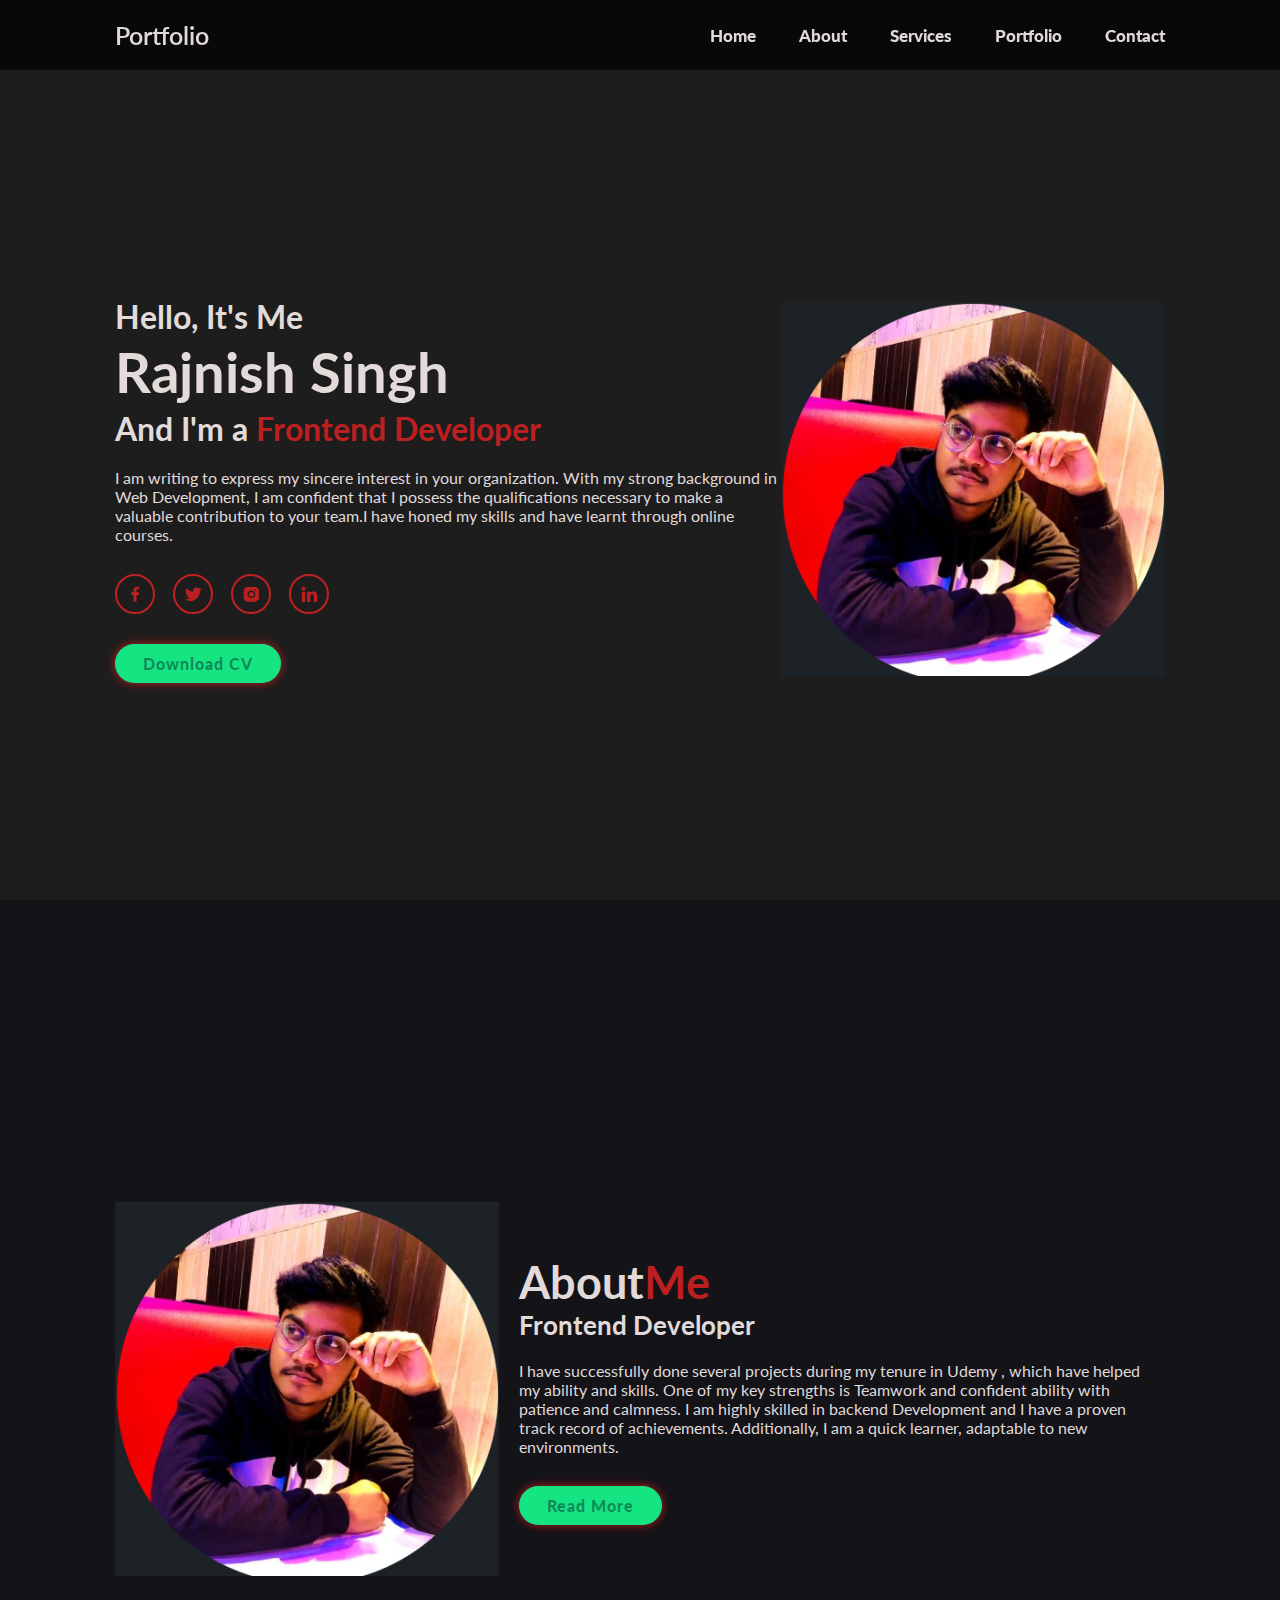
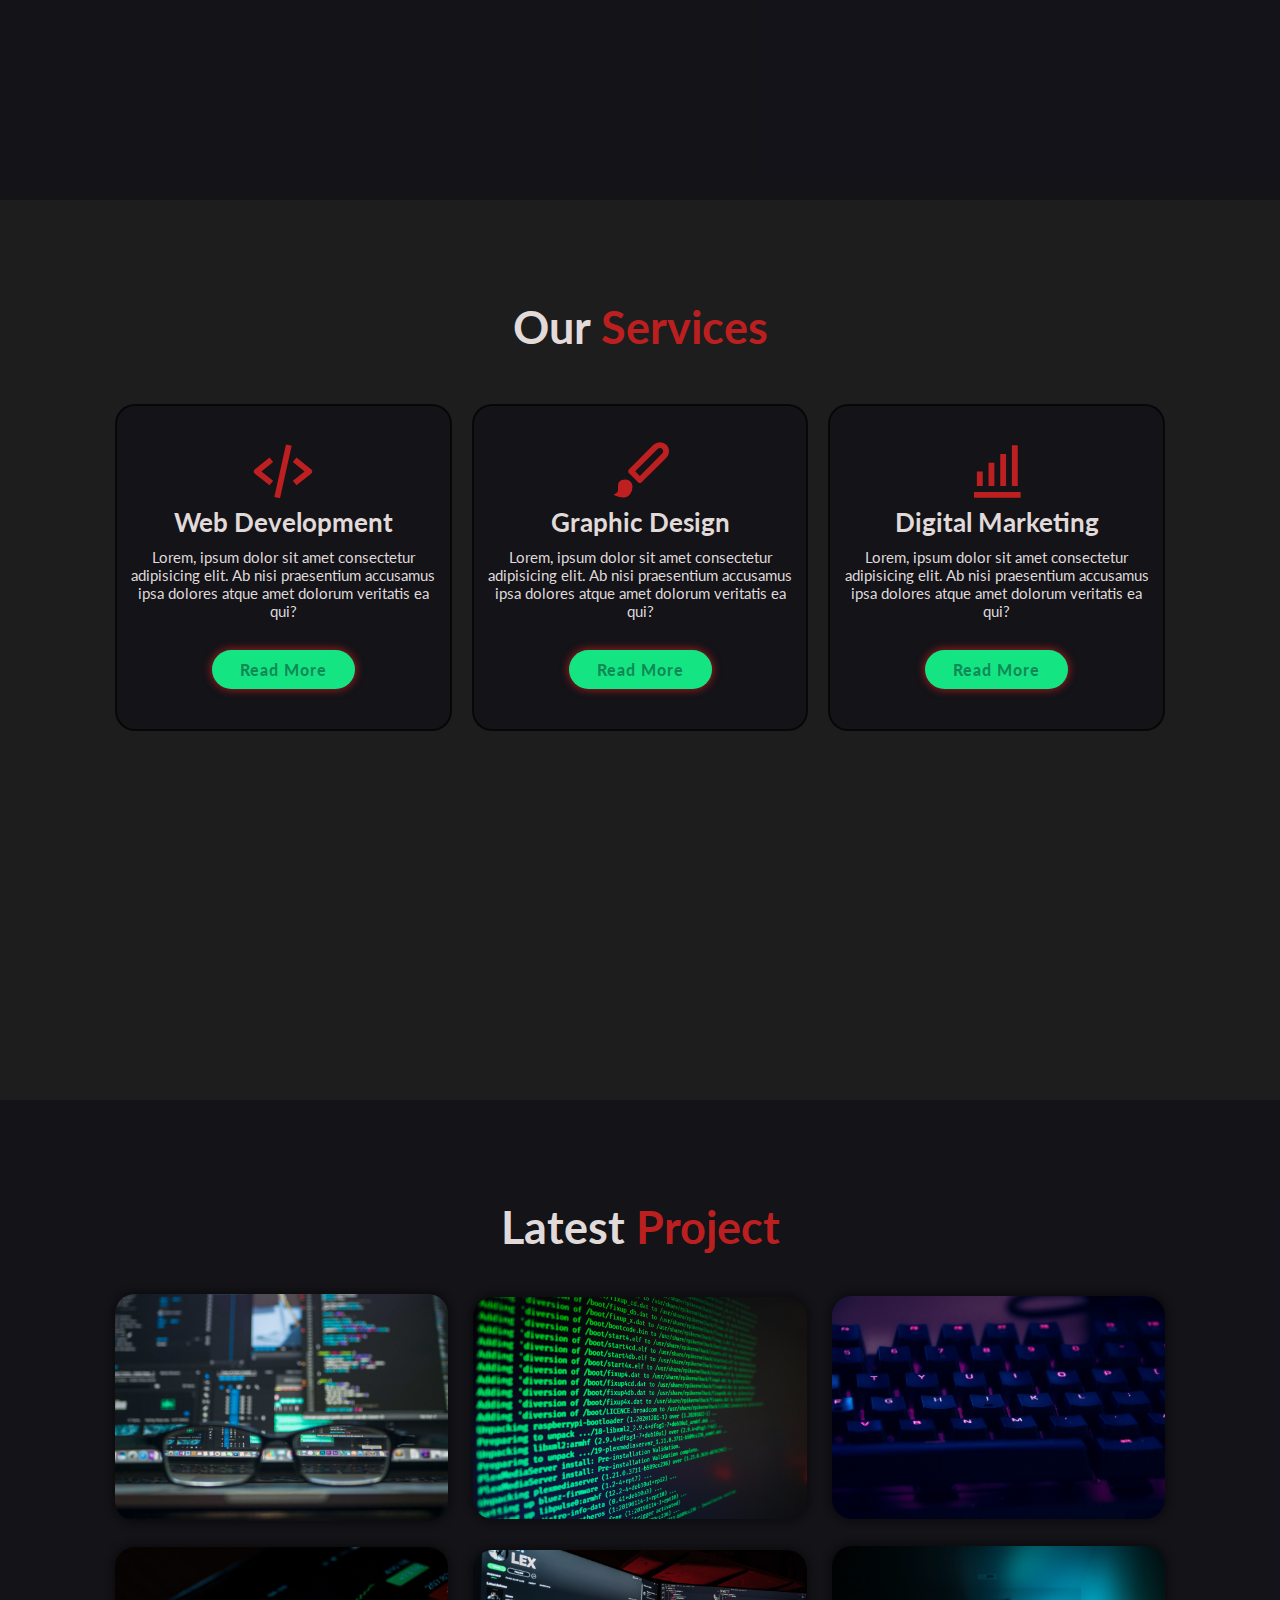
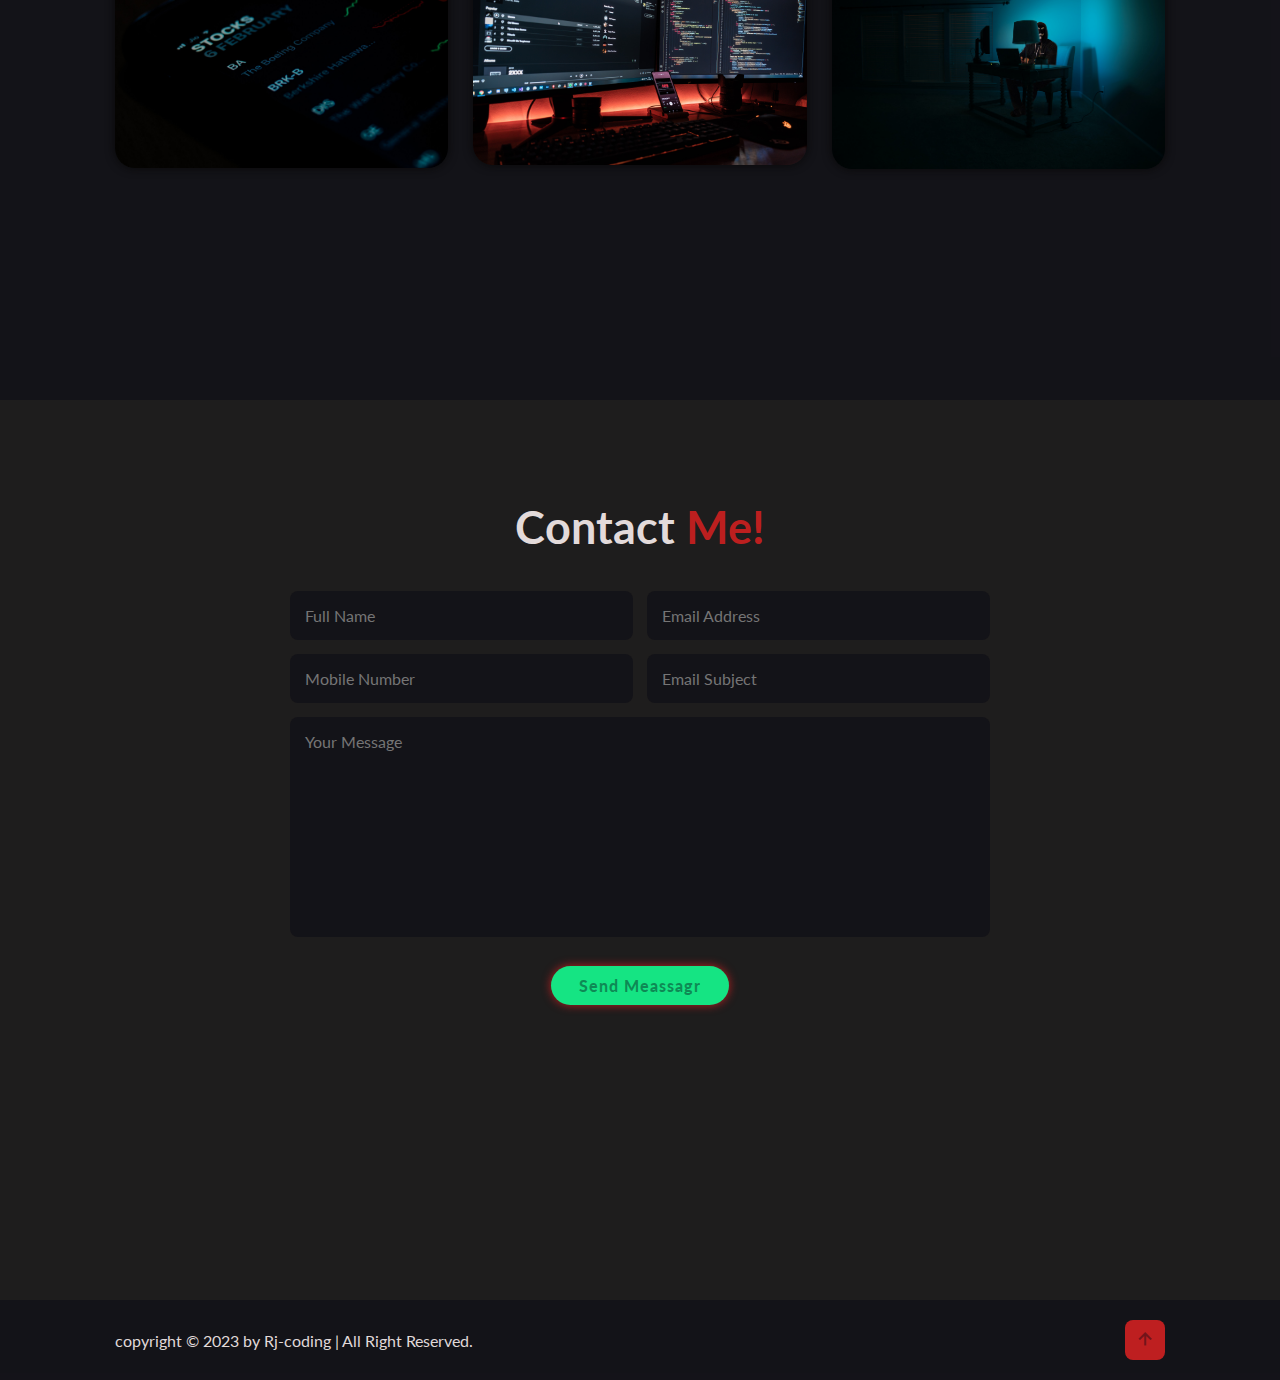
==== my portfolio page/index.html @ 8c818f96 "initial" ====
<!DOCTYPE html>
<html lang="en">
<head>
    <meta charset="UTF-8">
    <meta http-equiv="X-UA-Compatible" content="IE=edge">
    <meta name="viewport" content="width=device-width, initial-scale=1.0">
    <title>My Portfolio Page</title>

    <!--box icons-->
    <link href='https://unpkg.com/boxicons@2.1.4/css/boxicons.min.css' rel='stylesheet'>
    <!--custom css-->
    <link rel="stylesheet" href="style.css">
</head>
<body>
    
    <header class="header"> 
        <a href="a" class="logo">Portfolio</a>

        <i class='bx bx-menu' id="menu-icon"></i>

        <nav class="navbar">
            <a href="#home" class="active">Home</a>
            <a href="#about">About</a>
            <a href="#services">Services</a>
            <a href="#portfolio">Portfolio</a>
            <a href="#contact">Contact</a>
        </nav>
    </header>

    <!-- home section design -->
      <section class="home" id="home">
        <div class="home-content">
            <h3>Hello, It's Me</h3>
            <h1>Rajnish Singh</h1>
            <h3>And I'm a <span>Frontend Developer</span></h3>
            <p>I am writing to express my sincere interest in your organization. With my strong
                background in Web Development, I am confident that I possess the qualifications necessary to make 
                a valuable contribution to your team.I have honed my skills and have learnt through online courses. </p>
            <div class="social-media">
            <a href="#"><i class='bx bxl-facebook'></i></a>
            <a href="#"><i class='bx bxl-twitter' ></i></a>
            <a href="#"><i class='bx bxl-instagram-alt'></i></a>
            <a href="#"><i class='bx bxl-linkedin'></i></a>
        </div>
        <a href="#" class="btn">Download CV</a>
        </div>
        <div class="home-img">
            <img src="images/Screenshot (1).png" alt="">
        </div>

      </section>
      <!-- about section design -->
      <section class="about" id="about">
        <div class="about-img">
            <img src="images/Screenshot (1).png" alt="">
        </div>

        <div class="about-content">
            <h2 class="heading">About<span>Me</span></h2>
            <h3>Frontend Developer</h3>
            <p>I have successfully done several projects during my tenure in Udemy , which have helped my ability and skills.
                One of my key strengths is Teamwork and confident ability with patience and calmness. I am highly skilled
                in backend Development and I have a proven track record of achievements. Additionally, I am a quick learner, adaptable to new environments.</p>
            <a href="#" class="btn">Read More</a>
        </div>

      </section>
    <!-- services section design -->
    <section class="services" id="services">
        <h2 class="heading">Our <span>Services</span></h2>
        <div class="services-container">
                <div class="service-box">
                    <i class='bx bx-code-alt'></i>
                    <h3>Web Development</h3>
                    <p>Lorem, ipsum dolor sit amet consectetur adipisicing elit. Ab nisi praesentium accusamus
                     ipsa dolores atque amet dolorum veritatis ea qui?</p>
                     <a href="#" class="btn">Read More</a>
                </div>
           
            <div class="service-box">
                <i class='bx bxs-paint'></i>
                <h3>Graphic Design</h3>
                <p>Lorem, ipsum dolor sit amet consectetur adipisicing elit. Ab nisi praesentium accusamus
                 ipsa dolores atque amet dolorum veritatis ea qui?</p>
                 <a href="#" class="btn">Read More</a>
            </div>
      
        
            <div class="service-box">
                <i class='bx bx-bar-chart-alt'></i>
                <h3>Digital Marketing</h3>
                <p>Lorem, ipsum dolor sit amet consectetur adipisicing elit. Ab nisi praesentium accusamus
                 ipsa dolores atque amet dolorum veritatis ea qui?</p>
                 <a href="#" class="btn">Read More</a>
            </div>
        </div>
        
    </section>

    <!-- Portfolio section design  -->
    <section class="portfolio" id="portfolio">
        <h2 class="heading">Latest <span>Project</span></h2>
        <div class="portfolio-container">
            <div class="portfolio-box">
                <img src="images/portfolio1.jpg" alt="">
                <div class="portfolio-layer">
                    <h4>Web Design</h4>
                    <p>Lorem ipsum dolor sit amet consectetur adipisicing elit. Soluta et facilis saepe
                         alias? Minus optio recusandae excepturi sapiente dignissimos obcaecati.</p>
                         <a href="#"><i class='bx bx-link-external'></i></a>
                </div>
            </div>
            <div class="portfolio-box">
                <img src="images/portfolio2.jpg" alt="">
                <div class="portfolio-layer">
                    <h4>Web Design</h4>
                    <p>Lorem ipsum dolor sit amet consectetur adipisicing elit. Soluta et facilis saepe
                         alias? Minus optio recusandae excepturi sapiente dignissimos obcaecati.</p>
                         <a href="#"><i class='bx bx-link-external'></i></a>
                </div>
            </div>
            <div class="portfolio-box">
                <img src="images/portfolio3.jpg" alt="">
                <div class="portfolio-layer">
                    <h4>Web Design</h4>
                    <p>Lorem ipsum dolor sit amet consectetur adipisicing elit. Soluta et facilis saepe
                         alias? Minus optio recusandae excepturi sapiente dignissimos obcaecati.</p>
                         <a href="#"><i class='bx bx-link-external'></i></a>
                </div>
            </div>
            <div class="portfolio-box">
                <img src="images/portfolio4.jpg" alt="">
                <div class="portfolio-layer">
                    <h4>Web Design</h4>
                    <p>Lorem ipsum dolor sit amet consectetur adipisicing elit. Soluta et facilis saepe
                         alias? Minus optio recusandae excepturi sapiente dignissimos obcaecati.</p>
                         <a href="#"><i class='bx bx-link-external'></i></a>
                </div>
            </div>
            <div class="portfolio-box">
                <img src="images/portfolio5.jpg" alt="">
                <div class="portfolio-layer">
                    <h4>Web Design</h4>
                    <p>Lorem ipsum dolor sit amet consectetur adipisicing elit. Soluta et facilis saepe
                         alias? Minus optio recusandae excepturi sapiente dignissimos obcaecati.</p>
                         <a href="#"><i class='bx bx-link-external'></i></a>
                </div>
            </div>
            <div class="portfolio-box">
                <img src="images/portfolio6.jpg" alt="">
                <div class="portfolio-layer">
                    <h4>Web Design</h4>
                    <p>Lorem ipsum dolor sit amet consectetur adipisicing elit. Soluta et facilis saepe
                         alias? Minus optio recusandae excepturi sapiente dignissimos obcaecati.</p>
                         <a href="#"><i class='bx bx-link-external'></i></a>
                </div>
            </div>
        </div>
    </section>

    <!-- contact section design -->
    <section class="contact" id="contact">
        <h2 class="heading">Contact <span>Me!</span></h2>
        <form action="#">
            <div class="input-box">
                <input type="text" placeholder="Full Name">
                <input type="email" placeholder="Email Address">
            </div>
            <div class="input-box">
                <input type="number" placeholder="Mobile Number">
                <input type="text" placeholder="Email Subject">
            </div>
            <textarea name="" id="" cols="30" rows="10" placeholder="Your Message"></textarea>
            <input type="submit" value="Send Meassagr" class="btn">
        </form>
    </section>    
       
    <!-- footer design -->
    <footer class="footer">
        <div class="footer-text">
            <p>copyright &copy; 2023 by Rj-coding | All Right Reserved.</p>
        </div>
        <div class="footer-iconTop">
            <a href="#home"><i class='bx bx-up-arrow-alt'></i></a>
        </div>
    </footer>
    <!-- custom js -->
    <script src="script.js"></script>
</body>
</html>
---- my portfolio page/style.css ----
@import url('https://fonts.googleapis.com/css2?family=Lato:wght@300&display=swap');

*{
    margin: 0;
    padding: 0;
    box-sizing: border-box;
    text-decoration: none;
    border: none;
    outline: none;
    scroll-behavior: smooth;
    font-family: 'Lato', sans-serif;
}

:root{
    --bg-color: rgba(8, 7, 7, 0.911);
    --second-bg-color: rgba(5, 5, 18, 0.406);
    --text-color: rgba(248, 238, 238, 0.906);
    --main-color: rgba(199, 32, 32, 0.957);

}
html{
    font-size: 62.5%;
    overflow-x: hidden;

}

body{
    background: var(--bg-color);
    color: var(--text-color);
}

section{
    min-height: 100vh;
    padding: 10rem 9% 2rem;
}

.header{
    position: fixed;
    top:0;
    left:0;
    width: 100%;
    padding: 2rem 9%;
    background: var(--bg-color);
    display: flex;
    justify-content: space-between;
    align-items: center;
    z-index: 100;
}

.header.sticky{
    border-bottom: .1rem solid rgba(0,0,0,.2);
}

.logo{
    font-size: 2.5rem;
    color: var(--text-color);
    font-weight: 600;
    cursor: default;
}

.navbar a{
    font-size: 1.7rem;
    font-weight: 900;
    color: var(--text-color);
    margin-left: 4rem;
    transition: .3s;
}
.navbar a:hover,
.navbar a:active{
    color: rgb(37, 209, 235);
}

#menu-icon{
    font-size: 3.6rem;
    color: var(--text-color);
    display: none;
}

.home{
    display: flex;
    justify-content: center;
    align-items: center;
}

.home-img img{
    width: 30vw;
}
.home-content h3{
    font-size: 3.2rem;
    font-weight: 700;  
}

.home-content h3:nth-of-type(2){
 
    margin-bottom: 2rem;
}

span{
    color: var(--main-color);
}
.home-content h1{
    font-size: 5.6rem;
    font-weight: 700;
    line-height: 1.3;
}

.home-content p{
    font-size: 1.6rem;

}

.social-media a{
    display: inline-flex;
    justify-content: center;
    align-items: center;
    width: 4rem;
    height: 4rem;
    background: transparent;
    border: .2rem solid var(--main-color);
    border-radius: 50%;
    font-size: 2rem;
    color: var(--main-color);
    margin: 3rem 1.5rem 3rem 0;
    transition: .5s ease;
}

.social-media a:hover{
    background: var(--main-color);
    color: var(--second-bg-color);
    box-shadow: 0 0 1rem var(--main-color);
}

.btn{
    display: inline-block;
    padding: 1rem 2.8rem;
    background: rgb(21, 228, 131);
    border-radius: 4rem;
    box-shadow: 0 0 1rem var(--main-color);
    font-size: 1.6rem;
    color: var(--second-bg-color);
    letter-spacing: .1rem;
    font-weight: 900;
    transform: .5s ease;

}
.btn:hover{
    box-shadow: none;
}
.about{
    display: flex;
    justify-content: center;
    align-items: center;
    gap: 2rem;
    background: var(--second-bg-color);
}

.about-img img{
    width: 30vw;    
}

/* self added */
.home-img:hover{
    filter: drop-shadow(16px 5px 20px burlywood);
    cursor: pointer;
}

.about-img:hover{
    filter: drop-shadow(0 -6mm 4mm rgb(49, 140, 225));
    cursor: pointer;

}

.heading{
    text-align: center;
    font-size: 4.5rem;
}

.about-content h2{
    text-align: left;
    line-height: 1.2;
}
.about-content h3{
    font-size: 2.6rem;
}
.about-content p{
    font-size: 1.6rem;
    margin: 2rem 0 3rem;
}

.services h2{
    margin-bottom: 5rem;

}

.services-container{
    display: flex;
    justify-content: center;
    align-items: center;
    flex-wrap: wrap;
    gap: 2rem;
}

.services-container .service-box{
    flex: 1 1 30rem;
    background: var(--second-bg-color);
    padding: 3rem 1rem 4rem;
    border-radius: 2rem;
    text-align: center;
    border: .2rem solid var(--bg-color);
    transition: .5s ease;
}
.services-container .service-box:hover{
    border-color: var(--main-color);
    transform: scale(1.02);
}

.service-box i{
    font-size: 7rem;
    color: var(--main-color);
}

.service-box h3{
    font-size: 2.6rem;

}

.service-box p{
   font-size: 1.5rem;
   margin: 1rem 0 3rem;
}
.portfolio{
    background: var(--second-bg-color);

}
.portfolio h2{
    margin-bottom: 4rem;

}

.portfolio-container{
    display: grid;
    grid-template-columns: repeat(3,1fr);
    align-items: center;
    gap: 2.5rem;

}
 
.portfolio-container .portfolio-box{
    position: relative;
    border-radius: 2rem;
    box-shadow: 0 0 1rem var(--bg-color);
    overflow: hidden;
    display: flex;
}

.portfolio-box img{
    width: 100%;
    transition: .5s ease;
}

.portfolio-box:hover img{
    transform: scale(1.1);
    cursor: pointer;
}


.portfolio-box .portfolio-layer{
    position: absolute;
    bottom: 0;
    left: 0;
    width: 100%;
    height: 100%;
    background: linear-gradient(rgba(0,0,0,.1),var(--main-color));
    display: flex;
    justify-content: center;
    align-items: center;
    flex-direction: column;
    text-align: center;
    padding: 0 4rem;
    transform: translateY(100%);
    transition: .5s ease;

}

.portfolio-box:hover .portfolio-layer{
    transform: translateY(0);

}
.portfolio-layer h4{
    font-size: 3rem;

}

.portfolio-layer p{
    font-size: 1.6rem;
    margin: .3rem 0 1rem;

}

.portfolio-layer a{
    display: flex;
    justify-content: center;
    align-items: center;
    width: 4.4rem;
    height: 4.4rem;
    background: var(--text-color);
    border-radius: 50%;
}

.portfolio-layer a i{
    font-size: 2rem;
    color: var(--second-bg-color);
}

.contact h2{
    margin-bottom: 3rem;

}
.contact form{
    max-width: 70rem;
    margin: 1rem auto;
    text-align: center;
    margin-bottom: 3rem;
    
}

.contact form .input-box{
    display: flex;
    justify-content: space-between;
    flex-wrap: wrap;
}
 
.contact form .input-box input,
 .contact form textarea{
    width: 100%;
    padding: 1.5rem;
    font-size: 1.6rem;
    color: var(--text-color);
    background: var(--second-bg-color);
    border-radius: .8rem;
    margin: .7rem 0;
}
.contact form .input-box input{
    width: 49%;
}
.contact form textarea{
    resize: none;
}

.contact form .btn{
    margin-top: 2rem;
    cursor: pointer;
}

.footer{
    display: flex;
    justify-content: space-between;
    align-items: center;
    flex-wrap: wrap;
    padding: 2rem 9%;
    background: var(--second-bg-color);
}

.footer-text p{
    font-size: 1.6rem;
}

.footer-iconTop a{
    display: inline-flex;
    justify-content: center;
    align-items: center;
    padding: .8rem;
    background: var(--main-color);
    border-radius: .8rem;
    transition: .5s ease;
}

.footer-iconTop a:hover{
    box-shadow: 0 0 1rem var(--main-color);
}

.footer-iconTop a i{
    font-size: 2.4rem;
    color: var(--second-bg-color);

}

/* BREAKPOINTS */
@media(max-width: 1200px){
    html{
        font-size: 55%;
    }
}

@media (max-width: 991px) {
    .header{
        padding: 2rem 3%;
    }
    section{
        padding: 10rem 3% 2rem;
    }
    .services{
        padding-bottom: 7rem;
    }
    .portfolio {
        padding-bottom: 7rem;
    }
    .contact{
        min-height: auto;
    }

    .footer {
        padding: 2rem 3%;
    }
}

@media (max-width: 768px){
    #menu-icon{
        display: block;
    }
    .navbar {
        position: absolute;
        top: 100%;
        left: 0;
        width: 100%;
        padding: 1rem 3%;
        background: var(--bg-color);
        border-top: .1rem solid rgba(0,0,0,.2);
        box-shadow: 0 .5rem 1rem rgba(0,0,0,.2);
        display: none;
    }

    .navbar.active{
        display: block;
    }

    .navbar a {
        display: block;
        font-size: 2rem;
        margin: 3rem 0;
    }
    .home {
        flex-direction: column;
    }

    .home-content h3 {
        font-size: 2.6rem;
    }
    .home-content h1 {
        font-size: 5rem;
    }
    .home-img img {
        width: 50vw;
        margin-top: 4rem;
    }

    .about {
        flex-direction: column-reverse;
    }
    .about img {
        width: 50vw;
        margin-top: 4rem;
    }
    .services h2 {
        margin-bottom: 3rem;
    }
    .portfolio h2{
        margin-bottom: 3rem;
    }
    .portfolio-container{
        grid-template-columns: repeat(2,1fr);
    }
}

@media (max-width: 617px){
    .portfolio-container{
        grid-template-columns: 1fr;

    }
 }
 @media (max-width: 450px){
    html {
        font-size: 50%;
    }
    .contact form .input-box input {
        width: 100%;
    }
 }

 @media (max-width: 365px){
    .home-img img{
        width: 60vw;
    }
    .about-img img{
        width: 60vw;
    }
    .footer{
        flex-direction: column-reverse;
    }
    .footer p{
        text-align: center;
        margin-top: 2rem;
    }
 }
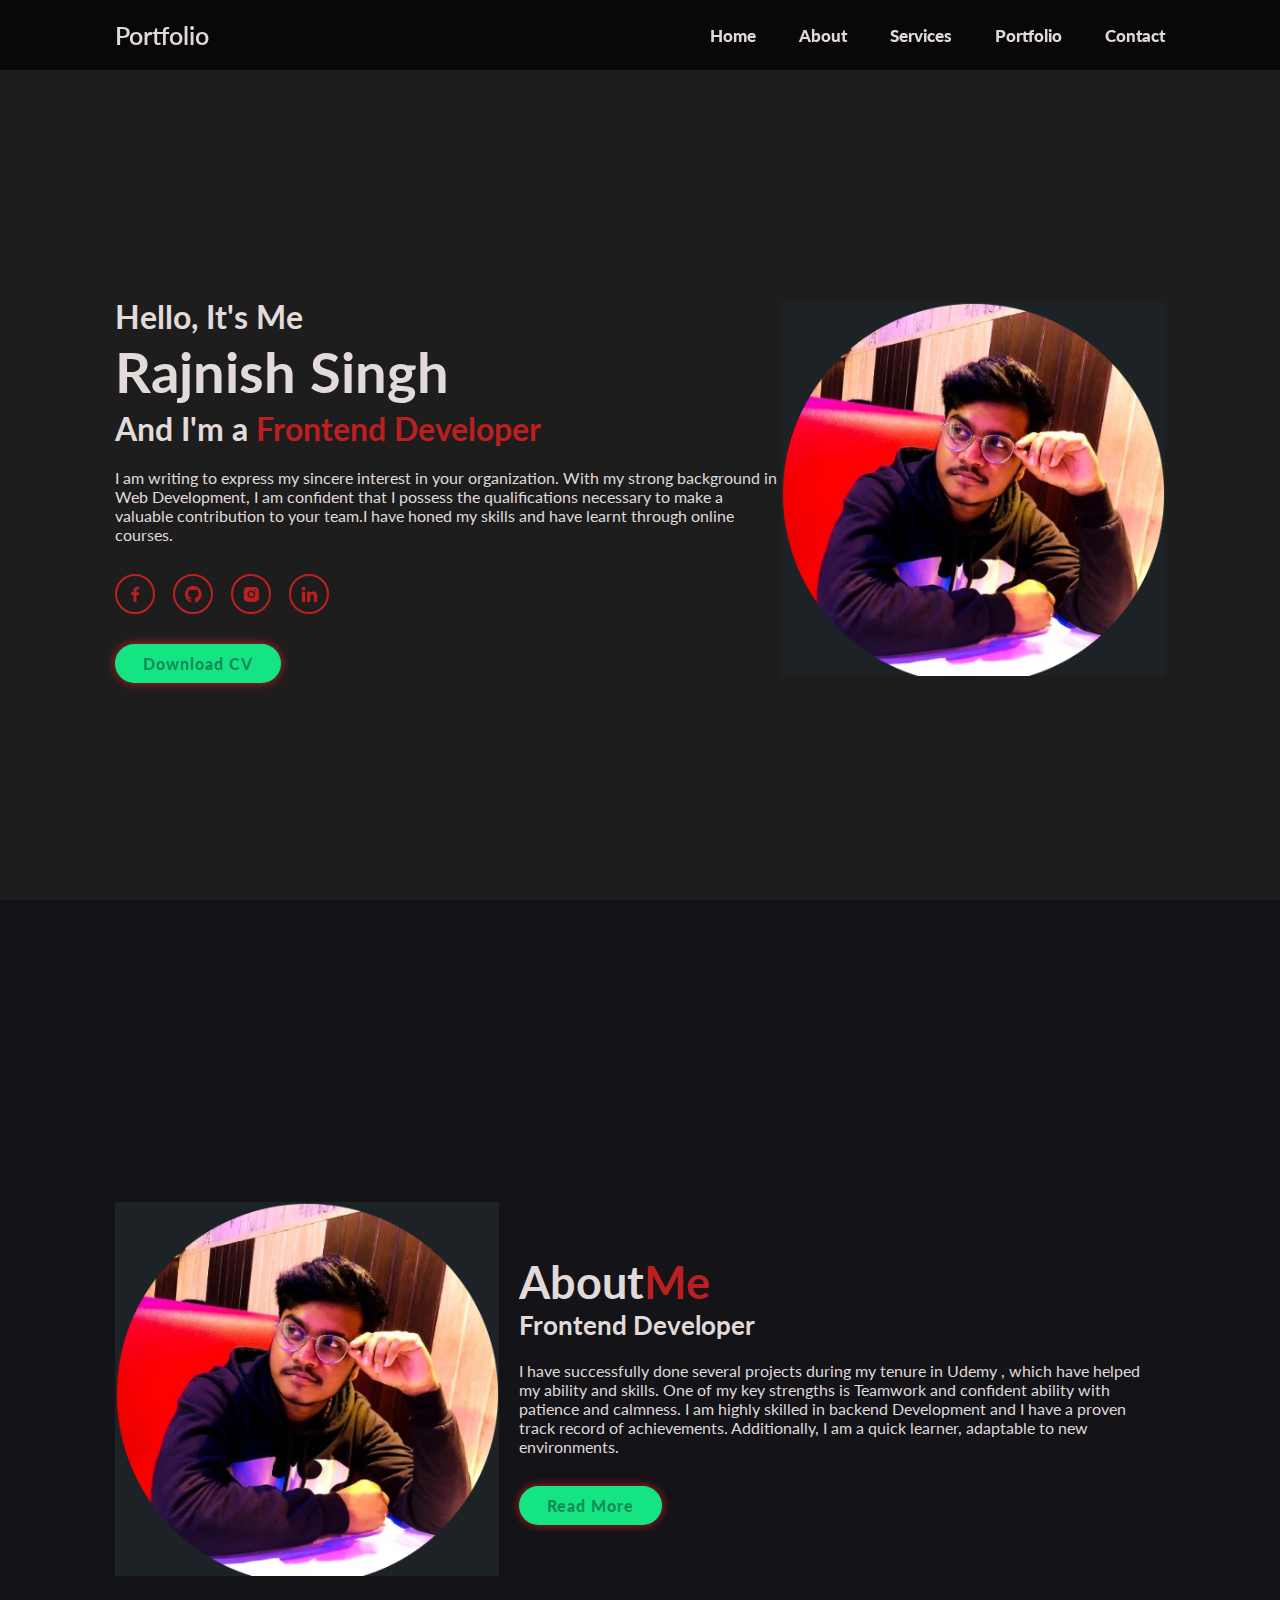
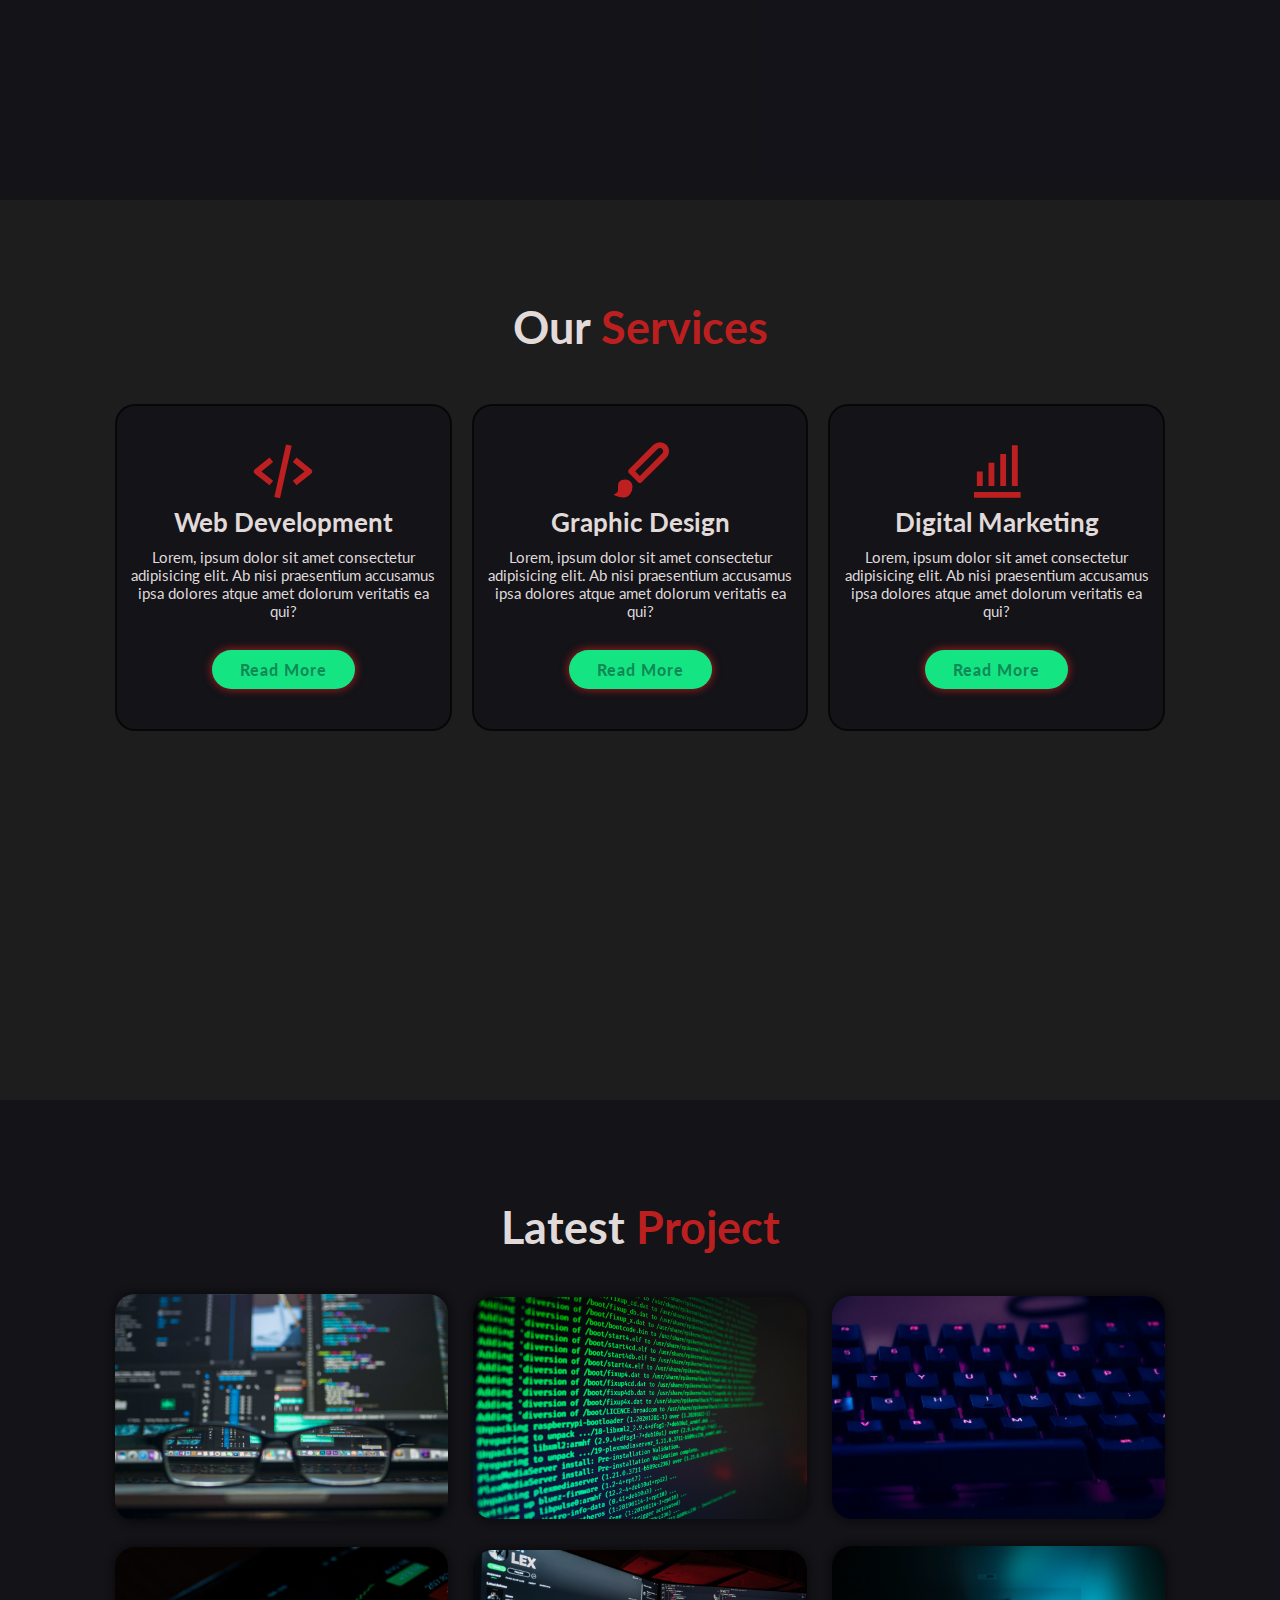
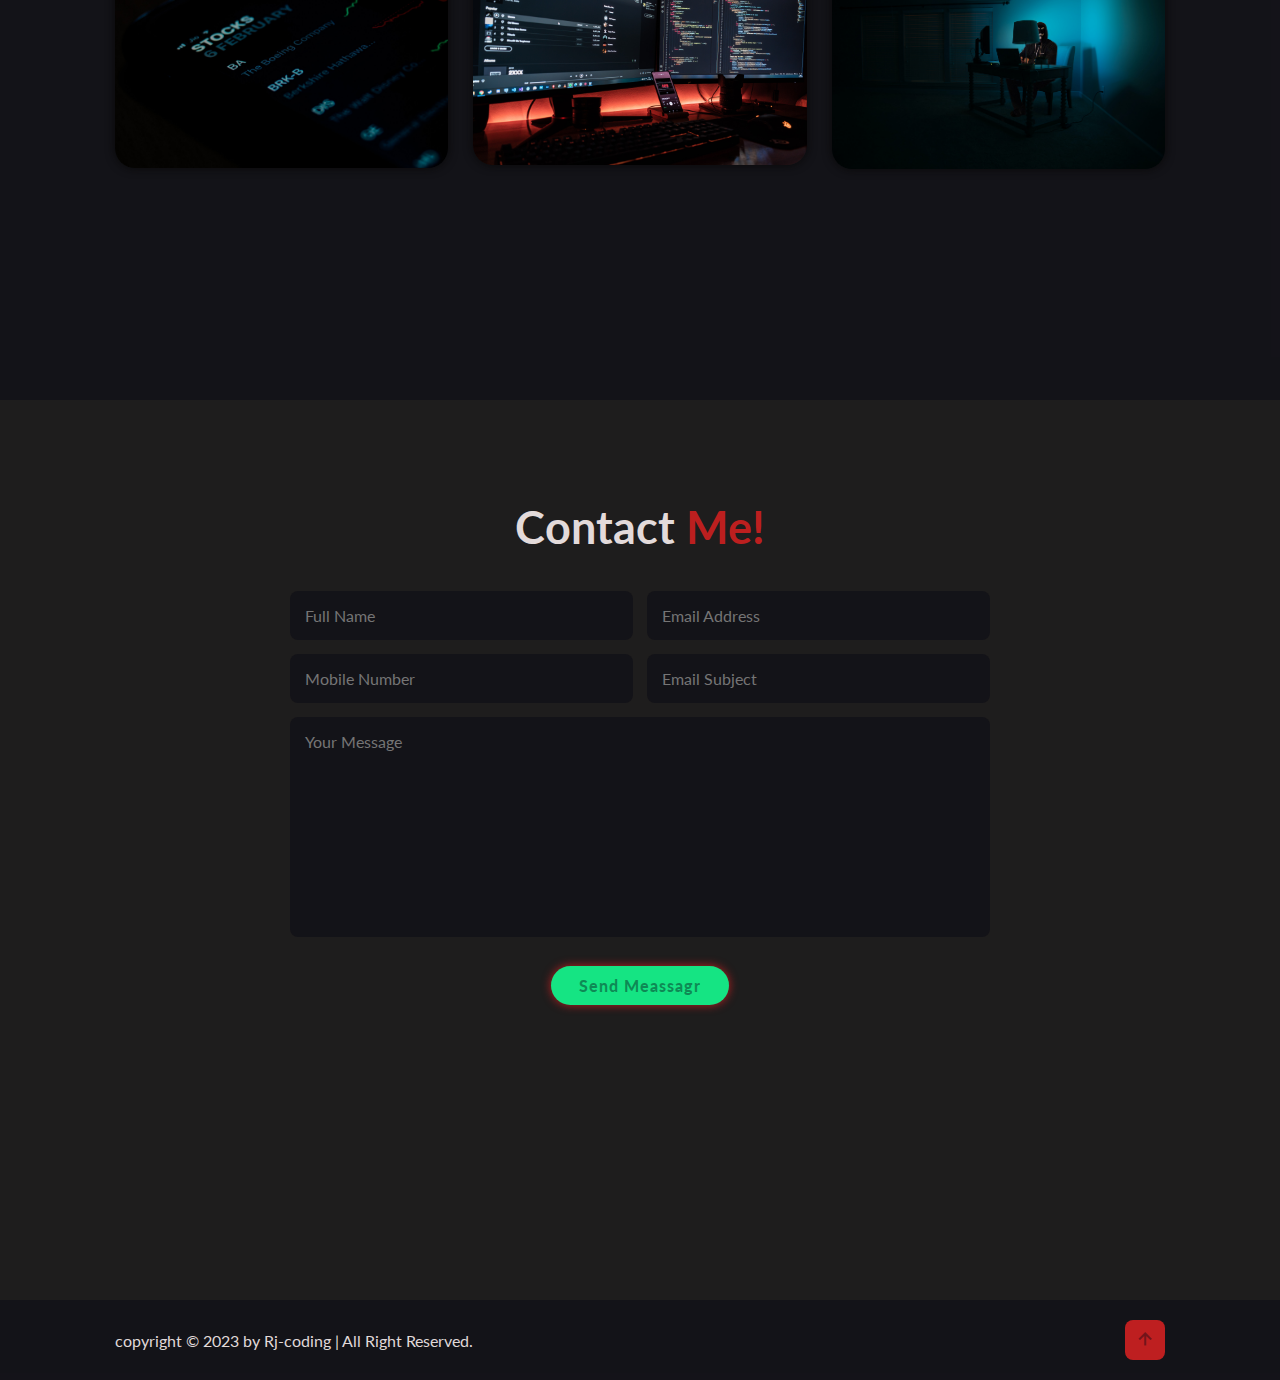
==== commit f8711c4a: "Update index.html" ====
--- a/my portfolio page/index.html
+++ b/my portfolio page/index.html
@@ -37,10 +37,10 @@
                 background in Web Development, I am confident that I possess the qualifications necessary to make 
                 a valuable contribution to your team.I have honed my skills and have learnt through online courses. </p>
             <div class="social-media">
-            <a href="#"><i class='bx bxl-facebook'></i></a>
-            <a href="#"><i class='bx bxl-twitter' ></i></a>
-            <a href="#"><i class='bx bxl-instagram-alt'></i></a>
-            <a href="#"><i class='bx bxl-linkedin'></i></a>
+            <a href="https://m.facebook.com/profile.php?id=100017508123828"><i class='bx bxl-facebook'></i></a>
+            <a href="https://github.com/Rj-coding"><i class='bx bxl-github' ></i></a>
+            <a href="https://www.instagram.com/rajnish_its_rj/"><i class='bx bxl-instagram-alt'></i></a>
+            <a href="https://www.linkedin.com/in/rajnish-singh-117a21235"><i class='bx bxl-linkedin'></i></a>
         </div>
         <a href="#" class="btn">Download CV</a>
         </div>
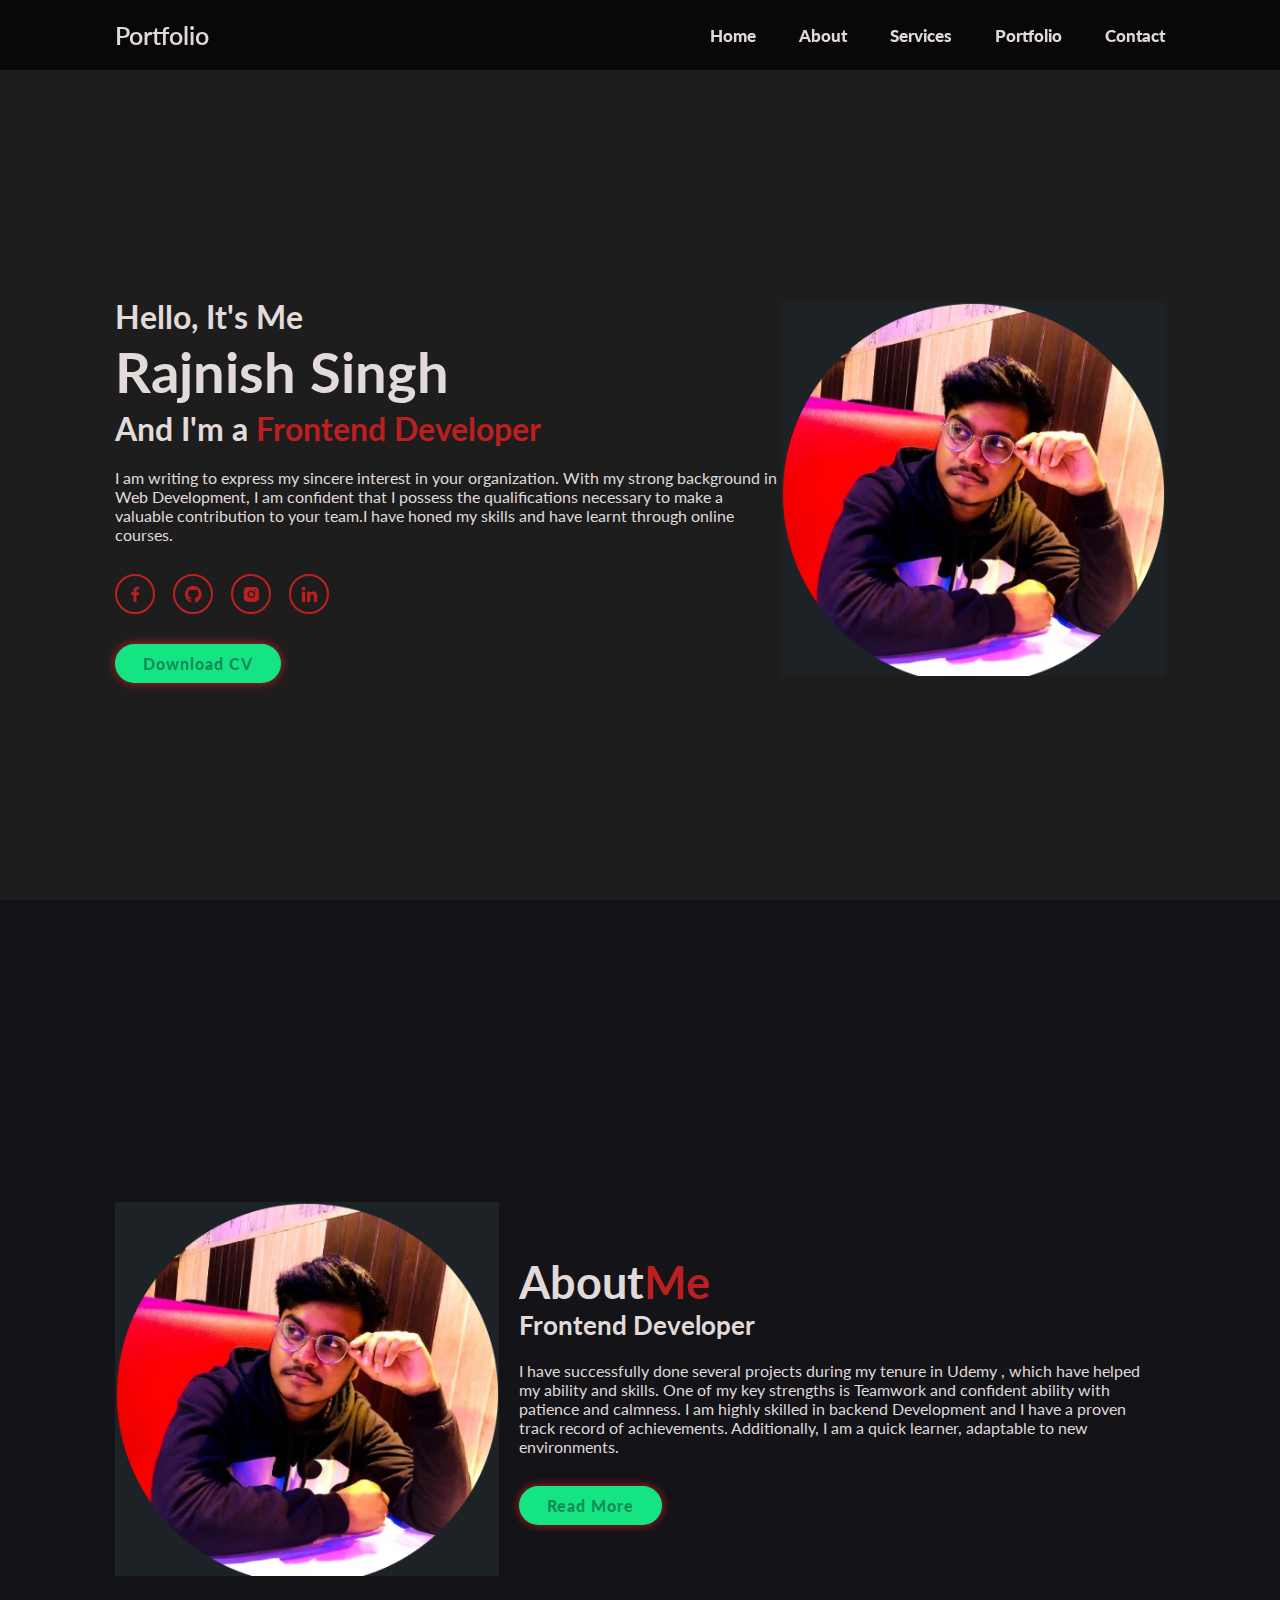
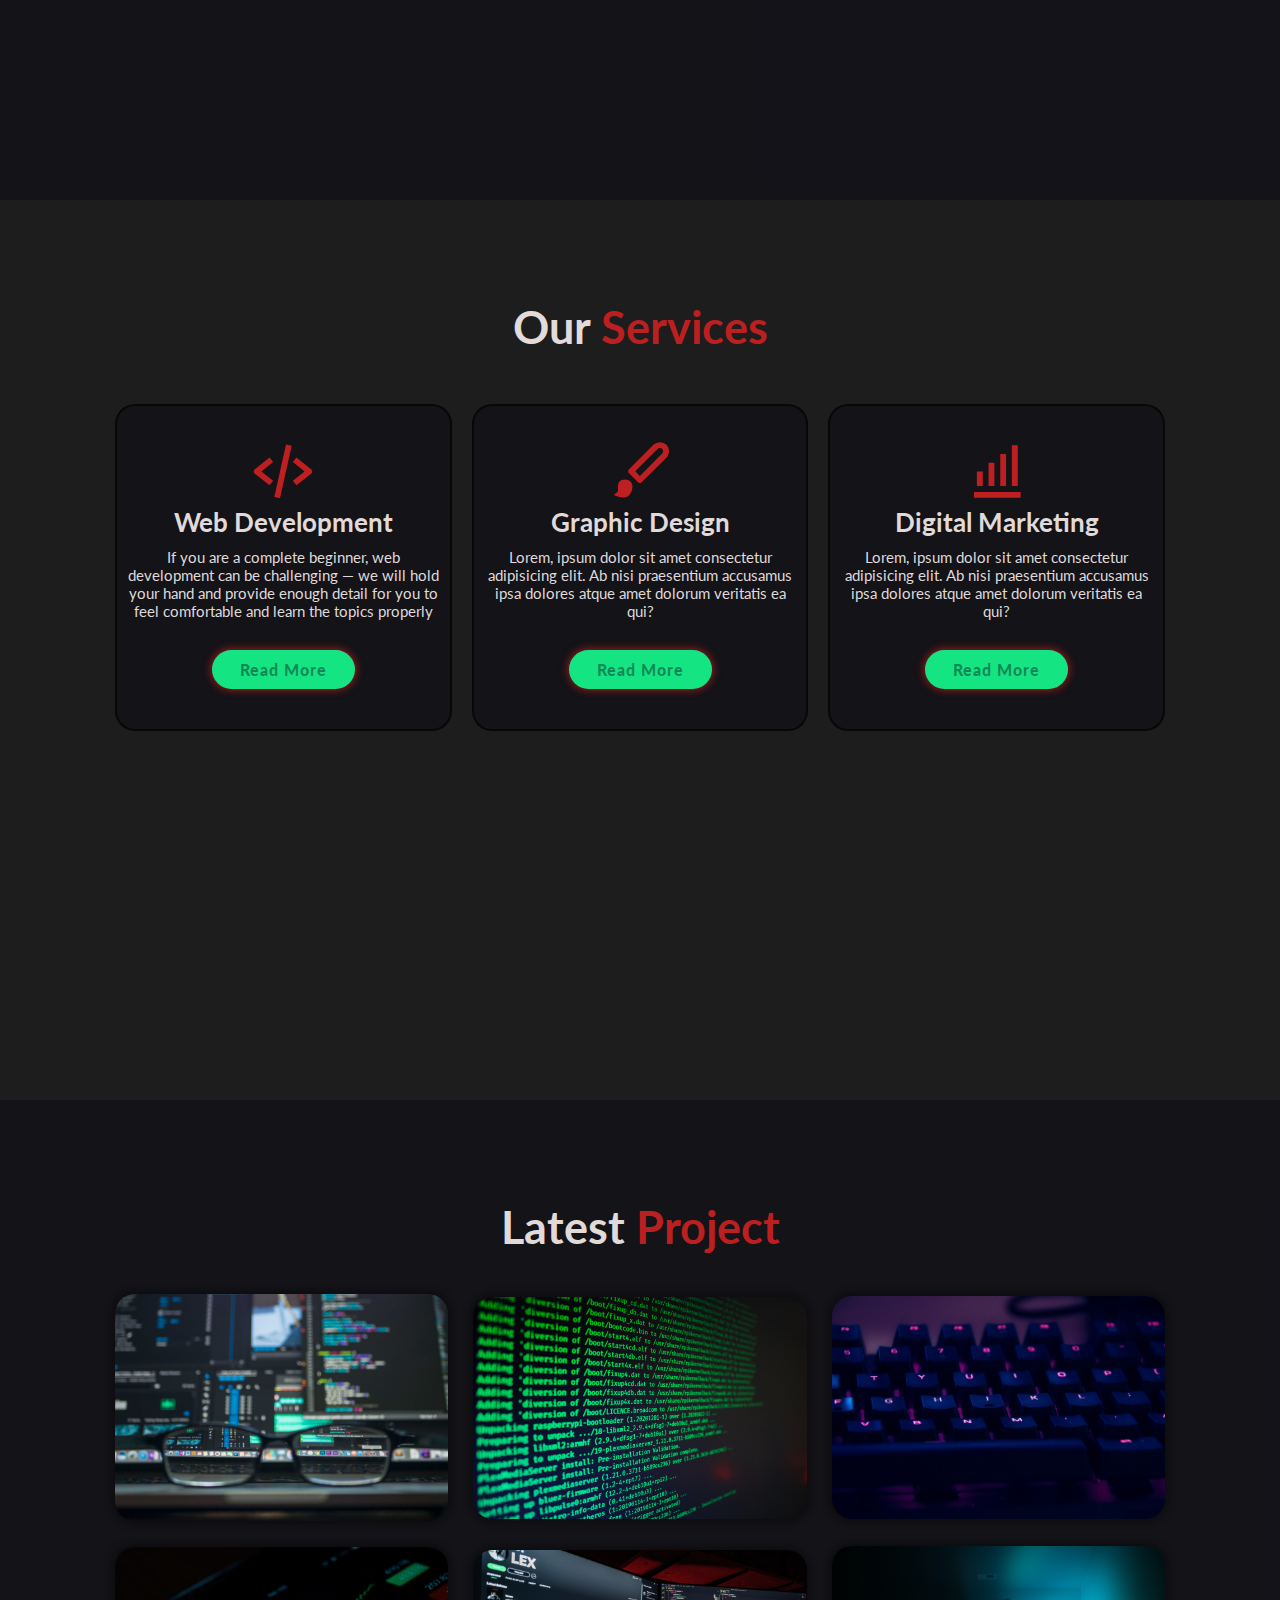
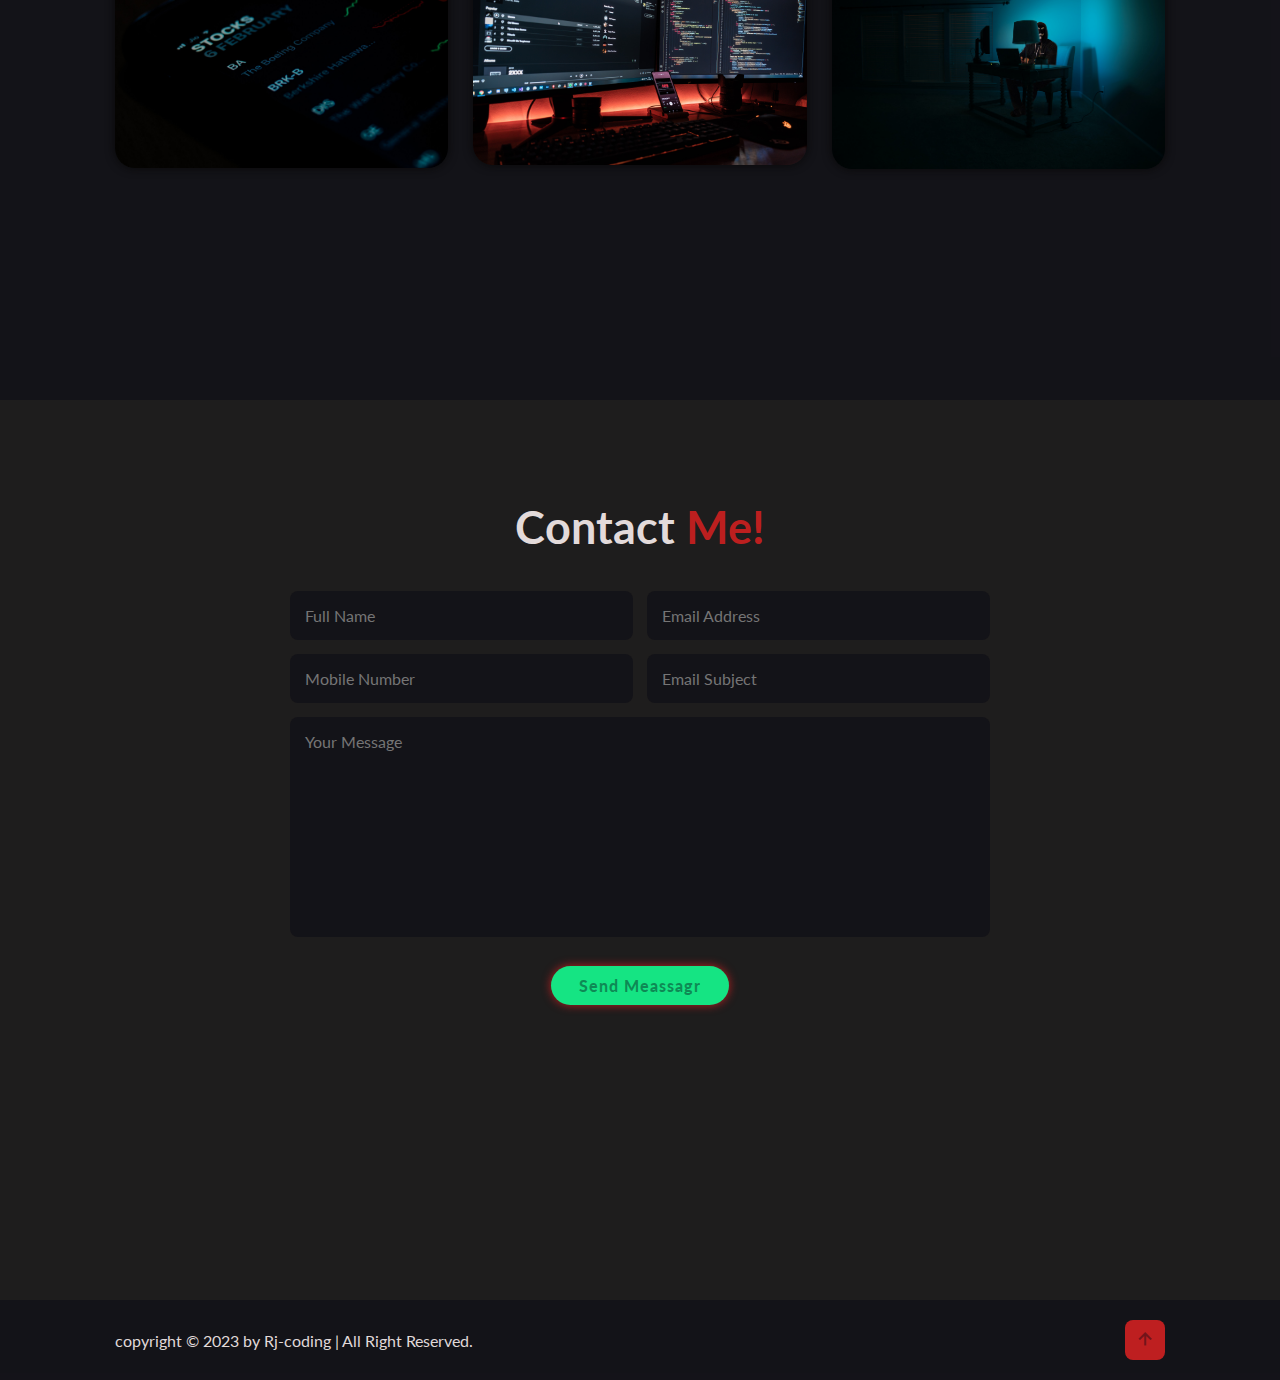
==== commit 6e170bb0: "Update index.html" ====
--- a/my portfolio page/index.html
+++ b/my portfolio page/index.html
@@ -42,7 +42,7 @@
             <a href="https://www.instagram.com/rajnish_its_rj/"><i class='bx bxl-instagram-alt'></i></a>
             <a href="https://www.linkedin.com/in/rajnish-singh-117a21235"><i class='bx bxl-linkedin'></i></a>
         </div>
-        <a href="#" class="btn">Download CV</a>
+        <a href="https://resume.io/r/gT96r2cfM" class="btn">Download CV</a>
         </div>
         <div class="home-img">
             <img src="images/Screenshot (1).png" alt="">
@@ -72,9 +72,9 @@
                 <div class="service-box">
                     <i class='bx bx-code-alt'></i>
                     <h3>Web Development</h3>
-                    <p>Lorem, ipsum dolor sit amet consectetur adipisicing elit. Ab nisi praesentium accusamus
-                     ipsa dolores atque amet dolorum veritatis ea qui?</p>
-                     <a href="#" class="btn">Read More</a>
+                    <p>If you are a complete beginner, web development can be challenging — we will hold your hand and provide enough
+                        detail for you to feel comfortable and learn the topics properly</p>
+                     <a href="https://developer.mozilla.org/en-US/docs/Learn" class="btn">Read More</a>
                 </div>
            
             <div class="service-box">
